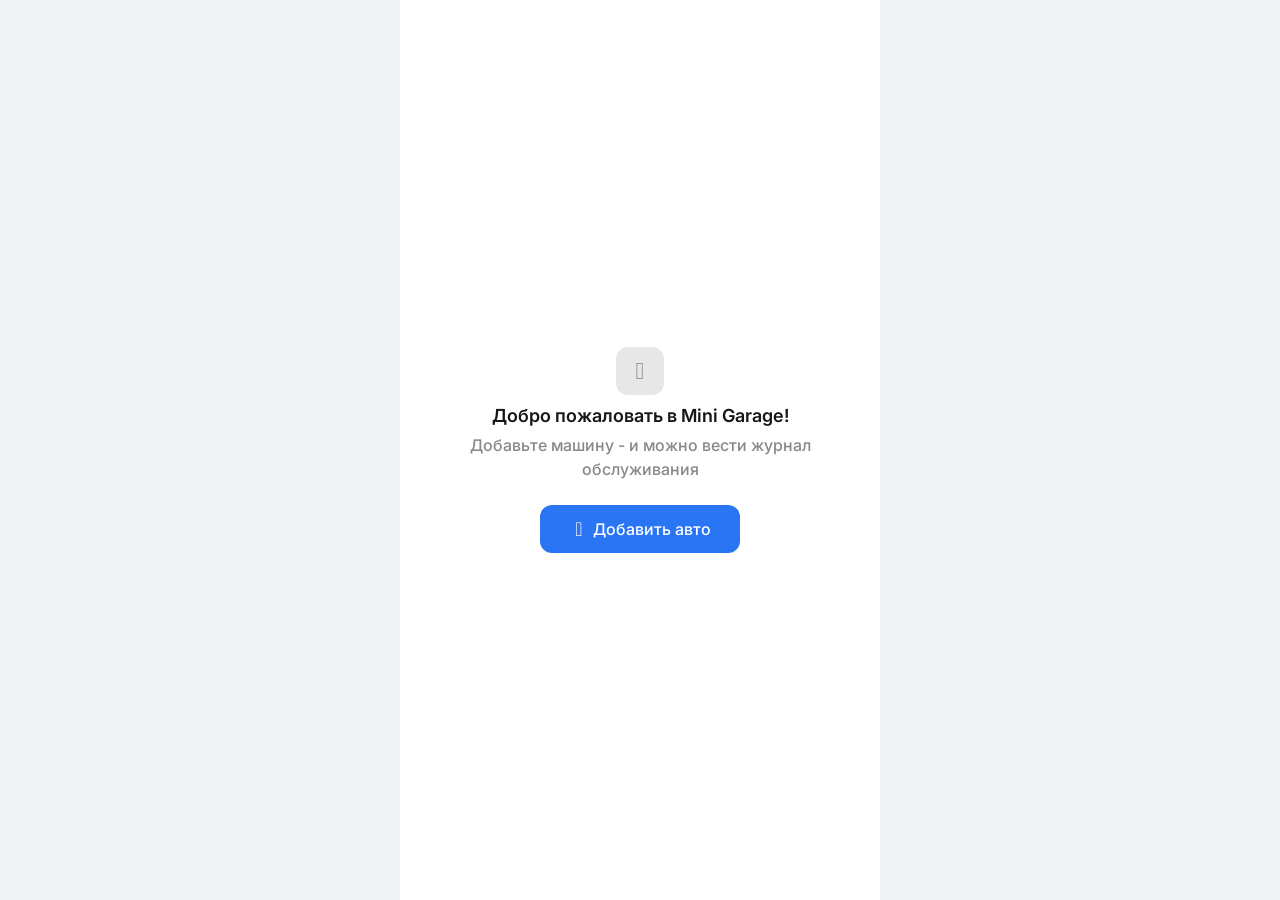
==== index.html @ 22df45de "Add Mini Garage Telegram Mini App (wave 1). Ship the full static app with design system, journal UI," ====
<!DOCTYPE html>
<html lang="ru">
  <head>
    <meta charset="UTF-8" />
    <meta
      name="viewport"
      content="width=device-width, initial-scale=1.0, maximum-scale=1.0, user-scalable=no"
    />
    <title>Mini Garage</title>
    <link rel="preconnect" href="https://fonts.googleapis.com" />
    <link rel="preconnect" href="https://fonts.gstatic.com" crossorigin />
    <link
      href="https://fonts.googleapis.com/css2?family=Inter:ital,opsz,wght@0,14..32,100..900;1,14..32,100..900&display=swap"
      rel="stylesheet"
    />
    <link rel="stylesheet" href="design-system/index.css" />
    <link rel="stylesheet" href="css/app.css" />
    <script src="https://telegram.org/js/telegram-web-app.js"></script>
  </head>
  <body>
    <div class="app">
      <!-- Стартовый экран: нет автомобиля -->
      <section id="screen-welcome" class="screen screen--welcome hidden" aria-label="Добавление автомобиля">
        <div class="screen-body screen-body--center">
          <div class="ds-empty">
            <div class="ds-empty__icon" aria-hidden="true">
              <i class="ds-icon ds-icon--lg ri-car-fill"></i>
            </div>
            <h1 class="ds-empty__title">Добро пожаловать в Mini Garage!</h1>
            <p class="ds-empty__text">Добавьте машину - и можно вести журнал обслуживания</p>
            <div class="ds-empty__action">
              <button
                type="button"
                id="btn-welcome-add"
                class="ds-button"
                data-variant="primary"
                data-block="true"
              >
                <i class="ds-icon ds-icon--sm ri-add-circle-fill" aria-hidden="true"></i>
                Добавить авто
              </button>
            </div>
          </div>
        </div>
      </section>

      <!-- Форма добавления автомобиля -->
      <section id="screen-add-car" class="screen screen--add-car hidden" aria-label="Добавление автомобиля">
        <header class="ds-header" data-ds-header data-variant="back">
          <button
            type="button"
            id="btn-add-car-back"
            class="ds-header__lead ds-button"
            data-variant="secondary-icon"
            aria-label="Назад"
          >
            <i class="ds-icon ds-icon--sm ri-arrow-left-line" aria-hidden="true"></i>
          </button>
          <div class="ds-header__content">
            <h1 class="ds-header__title">Добавление автомобиля</h1>
            <p class="ds-header__subtitle">Заполните данные об автомобиле</p>
          </div>
        </header>

        <main class="screen-body">
          <form id="add-car-form">
            <div class="ds-field" data-field="brand">
              <label class="ds-label" for="field-brand">Марка</label>
              <input
                class="ds-input"
                type="text"
                id="field-brand"
                name="brand"
                placeholder="BMW"
                autocomplete="organization"
              />
              <p class="ds-field-error" data-field-error hidden>Необходимо указать марку</p>
            </div>

            <div class="ds-field" data-field="model">
              <label class="ds-label" for="field-model">Модель</label>
              <input
                class="ds-input"
                type="text"
                id="field-model"
                name="model"
                placeholder="X5"
                autocomplete="off"
              />
              <p class="ds-field-error" data-field-error hidden>Необходимо указать модель</p>
            </div>

            <div class="ds-field" data-field="year">
              <label class="ds-label" for="field-year">Год выпуска</label>
              <input
                class="ds-input"
                type="number"
                id="field-year"
                name="year"
                min="1950"
                max="2099"
                step="1"
                placeholder="2020"
                autocomplete="off"
              />
              <p class="ds-field-error" data-field-error hidden>Необходимо указать год выпуска</p>
            </div>

            <div class="ds-field" data-field="mileage">
              <label class="ds-label" for="field-car-mileage">Текущий пробег</label>
              <input
                class="ds-input"
                type="number"
                id="field-car-mileage"
                name="mileage"
                min="0"
                step="1"
                placeholder="80 000"
              />
              <p class="ds-field-error" data-field-error hidden>Необходимо указать пробег</p>
            </div>
          </form>
        </main>

        <footer class="ds-screen-footer" data-ds-screen-footer data-label="Сохранить автомобиль">
          <button
            type="submit"
            form="add-car-form"
            class="ds-button"
            data-variant="primary"
            data-block="true"
            data-ds-screen-footer-button
          ></button>
        </footer>
      </section>

      <!-- Журнал обслуживания -->
      <section id="screen-journal" class="screen screen--journal hidden" aria-label="Журнал обслуживания">
        <header class="ds-header" data-ds-header data-variant="avatar">
          <div class="ds-header__lead" aria-hidden="true">
            <i class="ds-icon ds-icon--lg ri-car-fill"></i>
          </div>
          <div class="ds-header__content">
            <h1 class="ds-header__title">Журнал обслуживания</h1>
            <p class="ds-header__subtitle" data-ds-header-subtitle id="header-vehicle">—</p>
          </div>
        </header>

        <main class="main">
          <div id="empty-state" class="ds-empty hidden">
            <div class="ds-empty__icon" aria-hidden="true">
              <i class="ds-icon ds-icon--lg ri-folder-5-fill"></i>
            </div>
            <h2 class="ds-empty__title">Пока нет записей</h2>
            <p class="ds-empty__text">Добавьте первую запись об обслуживании</p>
          </div>

          <div id="log-list" class="ds-item-group" aria-live="polite"></div>
        </main>

        <footer class="ds-screen-footer" data-ds-screen-footer>
          <button
            type="button"
            id="btn-add"
            class="ds-button"
            data-variant="primary"
            data-block="true"
            data-ds-screen-footer-button
          >
            <i class="ds-icon ds-icon--sm ri-add-circle-fill" aria-hidden="true"></i>
            Добавить запись
          </button>
        </footer>
      </section>

      <!-- Форма добавления записи -->
      <section id="screen-add-log" class="screen screen--add-log hidden" aria-label="Новая запись">
        <header class="ds-header" data-ds-header data-variant="back">
          <button
            type="button"
            id="btn-add-log-back"
            class="ds-header__lead ds-button"
            data-variant="secondary-icon"
            aria-label="Назад"
          >
            <i class="ds-icon ds-icon--sm ri-arrow-left-line" aria-hidden="true"></i>
          </button>
          <div class="ds-header__content">
            <h1 class="ds-header__title">Новая запись</h1>
            <p class="ds-header__subtitle">Заполните данные об обслуживании</p>
          </div>
        </header>

        <main class="screen-body">
          <form id="add-form">
            <div class="ds-field">
              <label class="ds-label" for="field-date">Дата работ</label>
              <div class="ds-input-group ds-date-input" data-ds-date-input>
                <span class="ds-input-addon ds-input-addon--before" aria-hidden="true">
                  <i class="ri-calendar-line"></i>
                </span>
                <div class="ds-date-input__field">
                  <span class="ds-date-input__display" data-ds-date-display>дд.мм.гггг</span>
                  <input
                    class="ds-date-input__native"
                    type="date"
                    id="field-date"
                    name="date"
                    data-placeholder="дд.мм.гггг"
                    required
                  />
                </div>
              </div>
            </div>

            <div class="ds-field">
              <label class="ds-label" for="field-mileage">Пробег</label>
              <input
                class="ds-input"
                type="number"
                id="field-mileage"
                name="mileage"
                min="0"
                step="1"
                placeholder="80 000"
                required
              />
            </div>

            <div class="ds-field">
              <label class="ds-label" for="field-cost">Сумма</label>
              <input
                class="ds-input"
                type="number"
                id="field-cost"
                name="cost"
                min="0"
                step="0.01"
                placeholder="120.00"
                required
              />
            </div>

            <div class="ds-field">
              <label class="ds-label" for="field-works">Что было сделано</label>
              <textarea
                class="ds-input ds-input--textarea"
                id="field-works"
                name="works"
                rows="4"
                placeholder="Перечислите работы"
                required
              ></textarea>
            </div>
          </form>
        </main>

        <footer class="ds-screen-footer" data-ds-screen-footer data-label="Сохранить запись">
          <button
            type="submit"
            form="add-form"
            class="ds-button"
            data-variant="primary"
            data-block="true"
            data-ds-screen-footer-button
          ></button>
        </footer>
      </section>

      <!-- Просмотр записи -->
      <section id="screen-log-detail" class="screen screen--log-detail hidden" aria-label="Запись">
        <header class="ds-header" data-ds-header data-variant="back">
          <button
            type="button"
            id="btn-log-detail-back"
            class="ds-header__lead ds-button"
            data-variant="secondary-icon"
            aria-label="Назад"
          >
            <i class="ds-icon ds-icon--sm ri-arrow-left-line" aria-hidden="true"></i>
          </button>
          <div class="ds-header__content">
            <h1 class="ds-header__title" id="log-detail-title">Запись</h1>
            <p class="ds-header__subtitle" id="log-detail-subtitle"></p>
          </div>
        </header>

        <main class="screen-body">
          <div class="ds-field">
            <label class="ds-label" for="log-detail-date">Дата работ</label>
            <div class="ds-input-group">
              <span class="ds-input-addon ds-input-addon--before" aria-hidden="true">
                <i class="ri-calendar-line"></i>
              </span>
              <output class="ds-input ds-input--readonly" id="log-detail-date" for=""></output>
            </div>
          </div>

          <div class="ds-field">
            <label class="ds-label" for="log-detail-mileage">Пробег</label>
            <output class="ds-input ds-input--readonly" id="log-detail-mileage" for=""></output>
          </div>

          <div class="ds-field">
            <label class="ds-label" for="log-detail-cost">Сумма</label>
            <output class="ds-input ds-input--readonly" id="log-detail-cost" for=""></output>
          </div>

          <div class="ds-field">
            <label class="ds-label" for="log-detail-works">Что было сделано</label>
            <output class="ds-input ds-input--textarea ds-input--readonly" id="log-detail-works" for=""></output>
          </div>
        </main>
      </section>
    </div>

    <script type="module" src="js/app.js"></script>
  </body>
</html>
---- design-system/index.css ----
@import url("./tokens/generated.css");
@import url("./foundations/reset.css");
@import url("./foundations/typography.css");
@import url("./foundations/icons.css");
@import url("../assets/remixicon/remixicon.css");
@import url("./components/index.css");
---- css/app.css ----
﻿.app {
  min-height: 100%;
  display: flex;
  flex-direction: column;
  max-width: 480px;
  margin: 0 auto;
  background: var(--semantic-color-background-base);
}

.screen {
  display: flex;
  flex: 1;
  flex-direction: column;
  min-height: 100dvh;
}

.screen.hidden {
  display: none;
}

.screen-body {
  flex: 1;
  padding: var(--semantic-layout-padding-lg);
  overflow-y: auto;
}

.screen-body--center {
  display: flex;
  flex-direction: column;
  align-items: center;
  justify-content: center;
}

.screen--welcome .screen-body {
  background: var(--semantic-color-surface-neutral-base);
}

.screen--journal,
.screen--add-car,
.screen--add-log,
.screen--log-detail {
  background: var(--semantic-color-background-base);
}

.screen--journal .main,
.screen--add-car .screen-body,
.screen--add-log .screen-body,
.screen--log-detail .screen-body {
  flex: 1;
  padding: var(--semantic-layout-margin-xl);
  overflow-y: auto;
  background: var(--semantic-color-surface-neutral-base);
  border-start-start-radius: var(--semantic-layout-radius-3xl);
  border-start-end-radius: var(--semantic-layout-radius-3xl);
}

.main:has(#empty-state:not(.hidden)) {
  display: flex;
  flex-direction: column;
  align-items: center;
  justify-content: center;
}
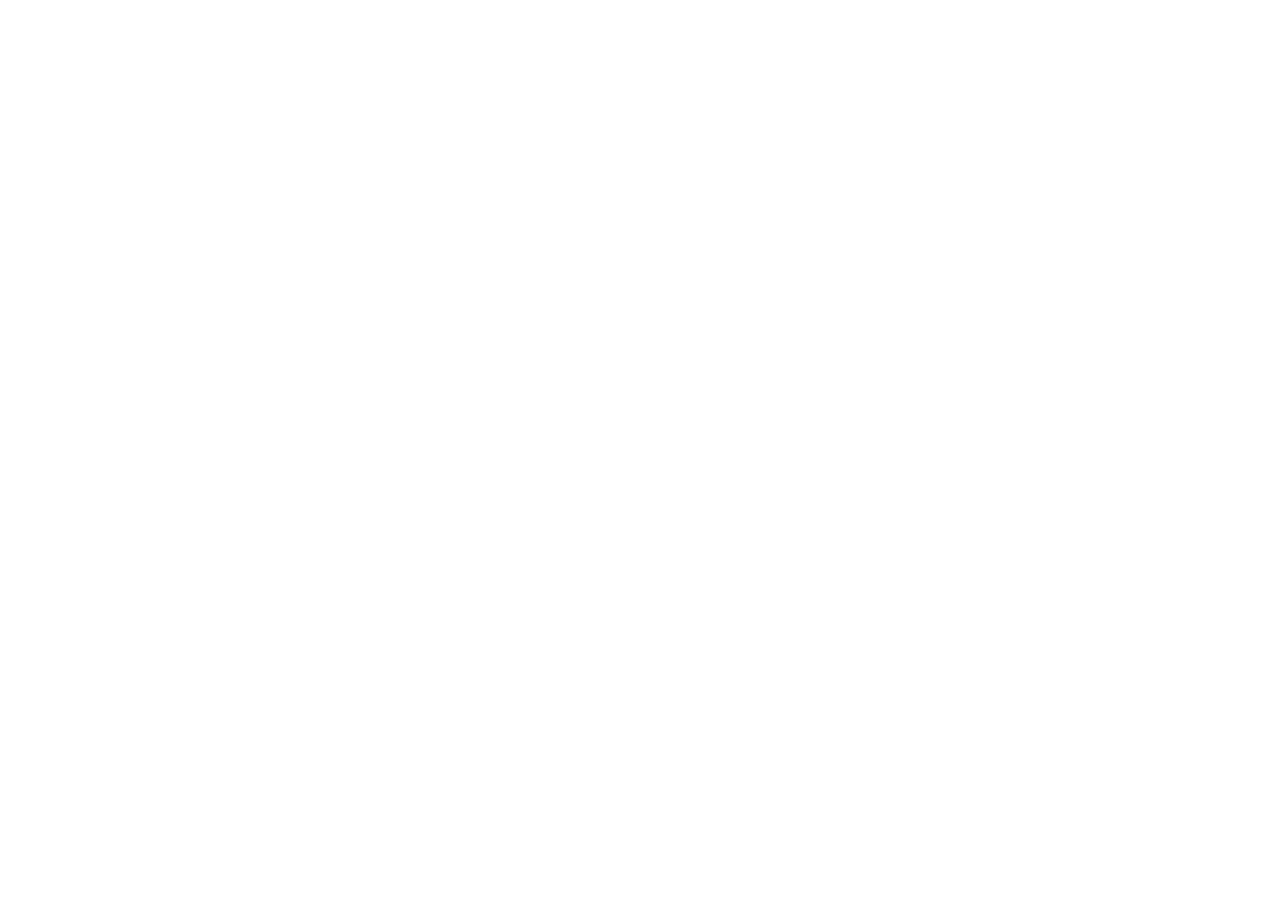
==== commit 9667b368: "Extract design system to submodule vendor/ds and add Pages deploy workflow. Co-authored-by: Cursor <" ====
--- a/index.html
+++ b/index.html
@@ -13,7 +13,7 @@
       href="https://fonts.googleapis.com/css2?family=Inter:ital,opsz,wght@0,14..32,100..900;1,14..32,100..900&display=swap"
       rel="stylesheet"
     />
-    <link rel="stylesheet" href="design-system/index.css" />
+    <link rel="stylesheet" href="vendor/ds/design-system/index.css" />
     <link rel="stylesheet" href="css/app.css" />
     <script src="https://telegram.org/js/telegram-web-app.js"></script>
   </head>
@@ -22,12 +22,14 @@
       <!-- Стартовый экран: нет автомобиля -->
       <section id="screen-welcome" class="screen screen--welcome hidden" aria-label="Добавление автомобиля">
         <div class="screen-body screen-body--center">
-          <div class="ds-empty">
-            <div class="ds-empty__icon" aria-hidden="true">
-              <i class="ds-icon ds-icon--lg ri-car-fill"></i>
-            </div>
-            <h1 class="ds-empty__title">Добро пожаловать в Mini Garage!</h1>
-            <p class="ds-empty__text">Добавьте машину - и можно вести журнал обслуживания</p>
+          <div
+            class="ds-empty"
+            data-ds-empty
+            data-title="Добро пожаловать в Mini Garage!"
+            data-description="Добавьте машину - и можно вести журнал обслуживания"
+            data-icon="car-fill"
+            data-heading="1"
+          >
             <div class="ds-empty__action">
               <button
                 type="button"
@@ -147,13 +149,14 @@
         </header>
 
         <main class="main">
-          <div id="empty-state" class="ds-empty hidden">
-            <div class="ds-empty__icon" aria-hidden="true">
-              <i class="ds-icon ds-icon--lg ri-folder-5-fill"></i>
-            </div>
-            <h2 class="ds-empty__title">Пока нет записей</h2>
-            <p class="ds-empty__text">Добавьте первую запись об обслуживании</p>
-          </div>
+          <div
+            id="empty-state"
+            class="ds-empty hidden"
+            data-ds-empty
+            data-title="Пока нет записей"
+            data-description="Добавьте первую запись об обслуживании"
+            data-icon="folder-5-fill"
+          ></div>
 
           <div id="log-list" class="ds-item-group" aria-live="polite"></div>
         </main>
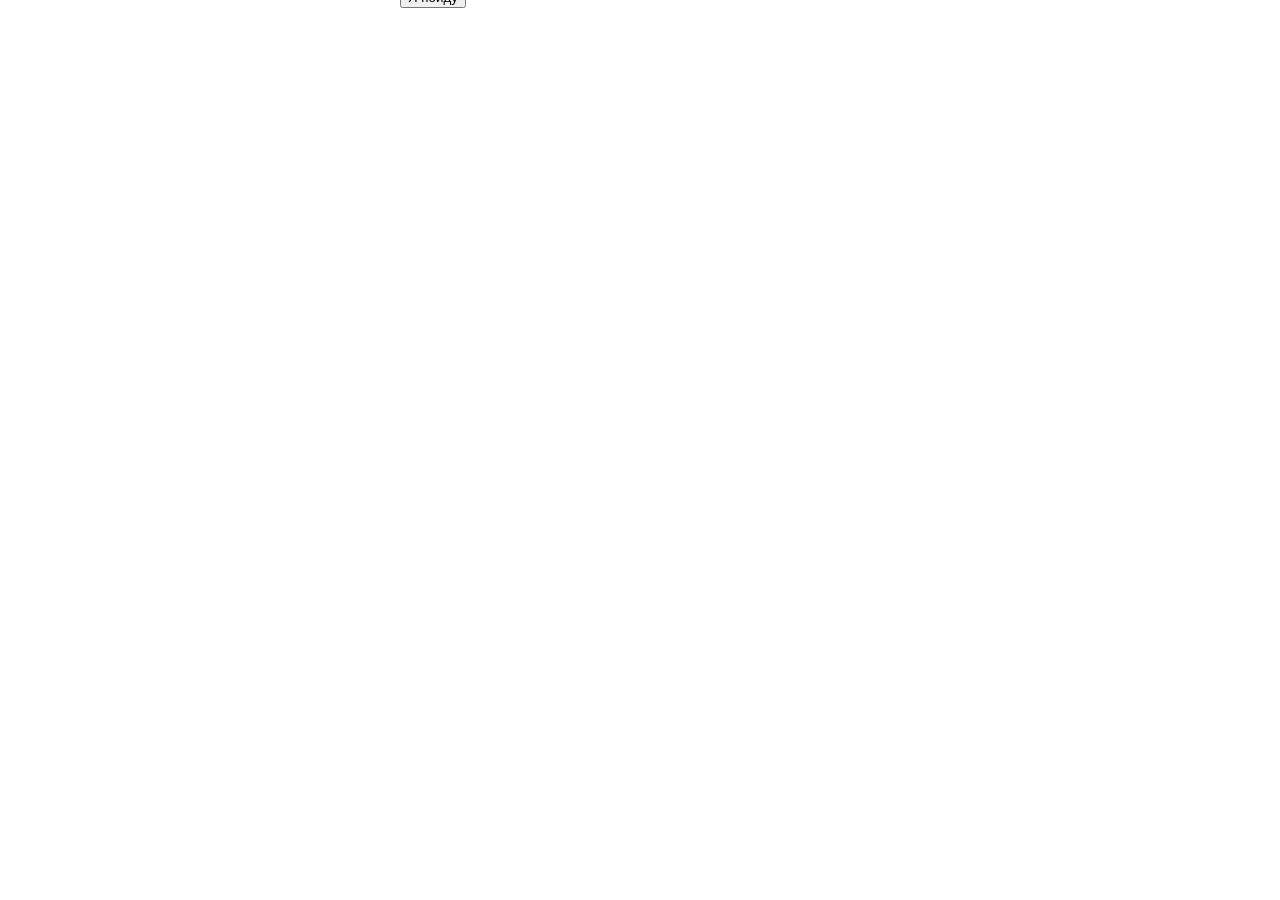
==== commit bfcbab94: "Party Menu: dark theme, menu flow, dish drawer, Telegram submit hook. Includes brand tokens, assets," ====
--- a/index.html
+++ b/index.html
@@ -1,133 +1,92 @@
 <!DOCTYPE html>
-<html lang="ru">
+<html lang="ru" class="ds-app-viewport" data-ds-theme="dark">
   <head>
     <meta charset="UTF-8" />
     <meta
       name="viewport"
-      content="width=device-width, initial-scale=1.0, maximum-scale=1.0, user-scalable=no"
+      content="width=device-width, initial-scale=1.0, maximum-scale=1.0, user-scalable=no, viewport-fit=cover"
     />
-    <title>Mini Garage</title>
+    <meta name="theme-color" content="#171717" />
+    <meta name="apple-mobile-web-app-status-bar-style" content="black-translucent" />
+    <title>Party Menu</title>
     <link rel="preconnect" href="https://fonts.googleapis.com" />
     <link rel="preconnect" href="https://fonts.gstatic.com" crossorigin />
     <link
-      href="https://fonts.googleapis.com/css2?family=Inter:ital,opsz,wght@0,14..32,100..900;1,14..32,100..900&display=swap"
+      href="https://fonts.googleapis.com/css2?family=Inter:ital,opsz,wght@0,14..32,100..900;1,14..32,100..900&family=Inter:wght@500;600&display=swap"
       rel="stylesheet"
     />
     <link rel="stylesheet" href="vendor/ds/design-system/index.css" />
+    <link rel="stylesheet" href="css/party-brand.css" />
     <link rel="stylesheet" href="css/app.css" />
     <script src="https://telegram.org/js/telegram-web-app.js"></script>
   </head>
   <body>
     <div class="app">
-      <!-- Стартовый экран: нет автомобиля -->
-      <section id="screen-welcome" class="screen screen--welcome hidden" aria-label="Добавление автомобиля">
-        <div class="screen-body screen-body--center">
-          <div
-            class="ds-empty"
-            data-ds-empty
-            data-title="Добро пожаловать в Mini Garage!"
-            data-description="Добавьте машину - и можно вести журнал обслуживания"
-            data-icon="car-fill"
-            data-heading="1"
+      <!-- Главная: приглашение -->
+      <section id="screen-home" class="screen screen--hero" aria-label="Приглашение">
+        <main class="screen-body screen-body--hero">
+          <img
+            id="hero-photo-home"
+            class="hero-photo"
+            src="assets/images/home-invite.jpg"
+            alt="Приглашение на день рождения"
+            width="480"
+            height="854"
+          />
+        </main>
+        <footer class="ds-screen-footer" data-ds-screen-footer data-variant="solid">
+          <button
+            type="button"
+            id="btn-home-start"
+            class="ds-button"
+            data-variant="primary"
+            data-block="true"
           >
-            <div class="ds-empty__action">
-              <button
-                type="button"
-                id="btn-welcome-add"
-                class="ds-button"
-                data-variant="primary"
-                data-block="true"
-              >
-                <i class="ds-icon ds-icon--sm ri-add-circle-fill" aria-hidden="true"></i>
-                Добавить авто
-              </button>
-            </div>
-          </div>
-        </div>
+            Я пойду
+          </button>
+        </footer>
       </section>
 
-      <!-- Форма добавления автомобиля -->
-      <section id="screen-add-car" class="screen screen--add-car hidden" aria-label="Добавление автомобиля">
-        <header class="ds-header" data-ds-header data-variant="back">
+      <!-- Форма меню (шаги 1–4) -->
+      <section id="screen-form" class="screen screen--form hidden" aria-label="Меню">
+        <header
+          id="form-header"
+          class="ds-header"
+          data-ds-header
+          data-variant="back"
+          data-title="Меню"
+          data-stepper-current="1"
+          data-stepper-total="4"
+        >
           <button
             type="button"
-            id="btn-add-car-back"
-            class="ds-header__lead ds-button"
+            id="btn-form-back"
+            class="ds-header__start ds-button"
             data-variant="secondary-icon"
             aria-label="Назад"
           >
             <i class="ds-icon ds-icon--sm ri-arrow-left-line" aria-hidden="true"></i>
           </button>
           <div class="ds-header__content">
-            <h1 class="ds-header__title">Добавление автомобиля</h1>
-            <p class="ds-header__subtitle">Заполните данные об автомобиле</p>
+            <h1 class="ds-header__title">Меню</h1>
+          </div>
+          <div class="ds-header__trail">
+            <p class="ds-header__stepper" id="form-stepper" aria-live="polite">
+              <span class="ds-header__stepper-current">1</span><span class="ds-header__stepper-sep"> / </span
+              ><span class="ds-header__stepper-total">4</span>
+            </p>
           </div>
         </header>
 
         <main class="screen-body">
-          <form id="add-car-form">
-            <div class="ds-field" data-field="brand">
-              <label class="ds-label" for="field-brand">Марка</label>
-              <input
-                class="ds-input"
-                type="text"
-                id="field-brand"
-                name="brand"
-                placeholder="BMW"
-                autocomplete="organization"
-              />
-              <p class="ds-field-error" data-field-error hidden>Необходимо указать марку</p>
-            </div>
-
-            <div class="ds-field" data-field="model">
-              <label class="ds-label" for="field-model">Модель</label>
-              <input
-                class="ds-input"
-                type="text"
-                id="field-model"
-                name="model"
-                placeholder="X5"
-                autocomplete="off"
-              />
-              <p class="ds-field-error" data-field-error hidden>Необходимо указать модель</p>
-            </div>
-
-            <div class="ds-field" data-field="year">
-              <label class="ds-label" for="field-year">Год выпуска</label>
-              <input
-                class="ds-input"
-                type="number"
-                id="field-year"
-                name="year"
-                min="1950"
-                max="2099"
-                step="1"
-                placeholder="2020"
-                autocomplete="off"
-              />
-              <p class="ds-field-error" data-field-error hidden>Необходимо указать год выпуска</p>
-            </div>
-
-            <div class="ds-field" data-field="mileage">
-              <label class="ds-label" for="field-car-mileage">Текущий пробег</label>
-              <input
-                class="ds-input"
-                type="number"
-                id="field-car-mileage"
-                name="mileage"
-                min="0"
-                step="1"
-                placeholder="80 000"
-              />
-              <p class="ds-field-error" data-field-error hidden>Необходимо указать пробег</p>
-            </div>
-          </form>
+          <h2 id="form-step-heading" class="ds-text-headline-lg ds-form-step__headline"></h2>
+          <div id="form-step-panel"></div>
         </main>
 
-        <footer class="ds-screen-footer" data-ds-screen-footer data-label="Сохранить автомобиль">
+        <footer class="ds-screen-footer" data-ds-screen-footer data-variant="ghost" data-overlay="true" data-label="Далее">
           <button
-            type="submit"
-            form="add-car-form"
+            type="button"
+            id="btn-form-next"
             class="ds-button"
             data-variant="primary"
             data-block="true"
@@ -136,185 +95,84 @@
         </footer>
       </section>
 
-      <!-- Журнал обслуживания -->
-      <section id="screen-journal" class="screen screen--journal hidden" aria-label="Журнал обслуживания">
-        <header class="ds-header" data-ds-header data-variant="avatar">
-          <div class="ds-header__lead" aria-hidden="true">
-            <i class="ds-icon ds-icon--lg ri-car-fill"></i>
+      <!-- Успех -->
+      <section id="screen-success" class="screen screen--hero hidden" aria-label="Готово">
+        <main class="screen-body screen-body--hero">
+          <img
+            id="hero-photo-success"
+            class="hero-photo"
+            src="assets/images/success-photo.jpg"
+            alt="До встречи на празднике"
+            width="480"
+            height="854"
+          />
+        </main>
+        <footer
+          class="ds-screen-footer"
+          data-ds-screen-footer
+          data-variant="solid-dual"
+          data-secondary-label="Добавить в календарь"
+          data-label="Добавить еще человека"
+        >
+          <div class="ds-screen-footer__actions">
+            <button
+              type="button"
+              id="btn-add-calendar"
+              class="ds-button"
+              data-variant="secondary"
+              data-block="true"
+              data-ds-screen-footer-secondary
+            >
+              Добавить в календарь
+            </button>
+            <button
+              type="button"
+              id="btn-add-person"
+              class="ds-button"
+              data-variant="primary"
+              data-block="true"
+              data-ds-screen-footer-button
+            >
+              Добавить еще человека
+            </button>
           </div>
-          <div class="ds-header__content">
-            <h1 class="ds-header__title">Журнал обслуживания</h1>
-            <p class="ds-header__subtitle" data-ds-header-subtitle id="header-vehicle">—</p>
-          </div>
-        </header>
-
-        <main class="main">
-          <div
-            id="empty-state"
-            class="ds-empty hidden"
-            data-ds-empty
-            data-title="Пока нет записей"
-            data-description="Добавьте первую запись об обслуживании"
-            data-icon="folder-5-fill"
-          ></div>
-
-          <div id="log-list" class="ds-item-group" aria-live="polite"></div>
-        </main>
-
-        <footer class="ds-screen-footer" data-ds-screen-footer>
-          <button
-            type="button"
-            id="btn-add"
-            class="ds-button"
-            data-variant="primary"
-            data-block="true"
-            data-ds-screen-footer-button
-          >
-            <i class="ds-icon ds-icon--sm ri-add-circle-fill" aria-hidden="true"></i>
-            Добавить запись
-          </button>
         </footer>
       </section>
 
-      <!-- Форма добавления записи -->
-      <section id="screen-add-log" class="screen screen--add-log hidden" aria-label="Новая запись">
-        <header class="ds-header" data-ds-header data-variant="back">
-          <button
-            type="button"
-            id="btn-add-log-back"
-            class="ds-header__lead ds-button"
-            data-variant="secondary-icon"
-            aria-label="Назад"
-          >
-            <i class="ds-icon ds-icon--sm ri-arrow-left-line" aria-hidden="true"></i>
-          </button>
-          <div class="ds-header__content">
-            <h1 class="ds-header__title">Новая запись</h1>
-            <p class="ds-header__subtitle">Заполните данные об обслуживании</p>
+      <div
+        class="ds-drawer-root dish-detail-root"
+        id="dish-detail-drawer"
+        data-ds-drawer
+        data-state="closed"
+        aria-hidden="true"
+      >
+        <div class="ds-drawer-overlay" data-ds-drawer-close aria-hidden="true"></div>
+        <div class="ds-drawer-content dish-detail" data-direction="bottom">
+          <div class="ds-drawer-header dish-detail__header">
+            <button
+              type="button"
+              class="ds-button"
+              data-variant="secondary-icon"
+              data-ds-drawer-close
+              aria-label="Закрыть"
+            >
+              <i class="ds-icon ds-icon--sm ri-close-line" aria-hidden="true"></i>
+            </button>
           </div>
-        </header>
-
-        <main class="screen-body">
-          <form id="add-form">
-            <div class="ds-field">
-              <label class="ds-label" for="field-date">Дата работ</label>
-              <div class="ds-input-group ds-date-input" data-ds-date-input>
-                <span class="ds-input-addon ds-input-addon--before" aria-hidden="true">
-                  <i class="ri-calendar-line"></i>
-                </span>
-                <div class="ds-date-input__field">
-                  <span class="ds-date-input__display" data-ds-date-display>дд.мм.гггг</span>
-                  <input
-                    class="ds-date-input__native"
-                    type="date"
-                    id="field-date"
-                    name="date"
-                    data-placeholder="дд.мм.гггг"
-                    required
-                  />
-                </div>
-              </div>
-            </div>
-
-            <div class="ds-field">
-              <label class="ds-label" for="field-mileage">Пробег</label>
-              <input
-                class="ds-input"
-                type="number"
-                id="field-mileage"
-                name="mileage"
-                min="0"
-                step="1"
-                placeholder="80 000"
-                required
-              />
-            </div>
-
-            <div class="ds-field">
-              <label class="ds-label" for="field-cost">Сумма</label>
-              <input
-                class="ds-input"
-                type="number"
-                id="field-cost"
-                name="cost"
-                min="0"
-                step="0.01"
-                placeholder="120.00"
-                required
-              />
-            </div>
-
-            <div class="ds-field">
-              <label class="ds-label" for="field-works">Что было сделано</label>
-              <textarea
-                class="ds-input ds-input--textarea"
-                id="field-works"
-                name="works"
-                rows="4"
-                placeholder="Перечислите работы"
-                required
-              ></textarea>
-            </div>
-          </form>
-        </main>
-
-        <footer class="ds-screen-footer" data-ds-screen-footer data-label="Сохранить запись">
-          <button
-            type="submit"
-            form="add-form"
-            class="ds-button"
-            data-variant="primary"
-            data-block="true"
-            data-ds-screen-footer-button
-          ></button>
-        </footer>
-      </section>
-
-      <!-- Просмотр записи -->
-      <section id="screen-log-detail" class="screen screen--log-detail hidden" aria-label="Запись">
-        <header class="ds-header" data-ds-header data-variant="back">
-          <button
-            type="button"
-            id="btn-log-detail-back"
-            class="ds-header__lead ds-button"
-            data-variant="secondary-icon"
-            aria-label="Назад"
-          >
-            <i class="ds-icon ds-icon--sm ri-arrow-left-line" aria-hidden="true"></i>
-          </button>
-          <div class="ds-header__content">
-            <h1 class="ds-header__title" id="log-detail-title">Запись</h1>
-            <p class="ds-header__subtitle" id="log-detail-subtitle"></p>
+          <div class="ds-drawer-body dish-detail__body">
+            <img
+              id="dish-detail-image"
+              class="dish-detail__photo"
+              alt=""
+              width="480"
+              height="360"
+              decoding="async"
+            />
+            <h2 id="dish-detail-title" class="ds-drawer-title dish-detail__title"></h2>
+            <p id="dish-detail-description" class="ds-drawer-description dish-detail__description"></p>
           </div>
-        </header>
-
-        <main class="screen-body">
-          <div class="ds-field">
-            <label class="ds-label" for="log-detail-date">Дата работ</label>
-            <div class="ds-input-group">
-              <span class="ds-input-addon ds-input-addon--before" aria-hidden="true">
-                <i class="ri-calendar-line"></i>
-              </span>
-              <output class="ds-input ds-input--readonly" id="log-detail-date" for=""></output>
-            </div>
-          </div>
-
-          <div class="ds-field">
-            <label class="ds-label" for="log-detail-mileage">Пробег</label>
-            <output class="ds-input ds-input--readonly" id="log-detail-mileage" for=""></output>
-          </div>
-
-          <div class="ds-field">
-            <label class="ds-label" for="log-detail-cost">Сумма</label>
-            <output class="ds-input ds-input--readonly" id="log-detail-cost" for=""></output>
-          </div>
-
-          <div class="ds-field">
-            <label class="ds-label" for="log-detail-works">Что было сделано</label>
-            <output class="ds-input ds-input--textarea ds-input--readonly" id="log-detail-works" for=""></output>
-          </div>
-        </main>
-      </section>
+        </div>
+      </div>
     </div>
 
     <script type="module" src="js/app.js"></script>
--- a/css/party-brand.css
+++ b/css/party-brand.css
@@ -0,0 +1,20 @@
+/**
+ * Party Menu — бренд #FE269C поверх DS dark theme (нейтрали из themes/dark.css).
+ */
+html[data-ds-theme="dark"] {
+  --semantic-color-text-brand-base: #fe269c;
+  --semantic-color-surface-brand-base: #fe269c;
+  --semantic-color-surface-brand-bold: #e0228d;
+  --semantic-color-icon-brand-base: #fe269c;
+  --semantic-color-border-brand-base: #fe269c;
+  --semantic-color-border-brand-bold: #e0228d;
+  --semantic-effect-focus-ring-brand-base: rgb(254 38 156 / 0.45);
+
+  --component-button-primary-surface-default: #fe269c;
+  --component-button-primary-surface-hover: #e0228d;
+  --component-button-primary-surface-focus: #fe269c;
+
+  --component-input-border-focus: #fe269c;
+  --component-textarea-border-focus: #fe269c;
+  --component-item-icon-brand: #fe269c;
+}
--- a/css/app.css
+++ b/css/app.css
@@ -1,17 +1,16 @@
 ﻿.app {
-  min-height: 100%;
-  display: flex;
-  flex-direction: column;
+  position: relative;
   max-width: 480px;
   margin: 0 auto;
   background: var(--semantic-color-background-base);
 }
 
+.app[data-dish-detail-open="true"] .screen-body {
+  overflow: hidden;
+}
+
 .screen {
-  display: flex;
-  flex: 1;
-  flex-direction: column;
-  min-height: 100dvh;
+  background: var(--semantic-color-background-base);
 }
 
 .screen.hidden {
@@ -19,44 +18,155 @@
 }
 
 .screen-body {
-  flex: 1;
   padding: var(--semantic-layout-padding-lg);
-  overflow-y: auto;
-}
-
-.screen-body--center {
-  display: flex;
-  flex-direction: column;
-  align-items: center;
-  justify-content: center;
-}
-
-.screen--welcome .screen-body {
   background: var(--semantic-color-surface-neutral-base);
 }
 
-.screen--journal,
-.screen--add-car,
-.screen--add-log,
-.screen--log-detail {
+/* Hero — картинка на весь экран, кнопка поверх снизу */
+.screen--hero {
+  position: relative;
+  padding: 0;
+  flex: 1 1 auto;
+  min-height: 0;
   background: var(--semantic-color-background-base);
 }
 
-.screen--journal .main,
-.screen--add-car .screen-body,
-.screen--add-log .screen-body,
-.screen--log-detail .screen-body {
-  flex: 1;
-  padding: var(--semantic-layout-margin-xl);
-  overflow-y: auto;
-  background: var(--semantic-color-surface-neutral-base);
-  border-start-start-radius: var(--semantic-layout-radius-3xl);
-  border-start-end-radius: var(--semantic-layout-radius-3xl);
+.ds-app-viewport .screen--hero .screen-body.screen-body--hero {
+  position: absolute;
+  inset: 0;
+  flex: none;
+  padding: 0 !important;
+  overflow: hidden;
+  overflow-y: hidden;
+  background: var(--semantic-color-background-base);
 }
 
-.main:has(#empty-state:not(.hidden)) {
+.hero-photo {
+  display: block;
+  width: 100%;
+  height: 100%;
+  object-fit: cover;
+  object-position: center center;
+  background: var(--semantic-color-background-base);
+}
+
+.screen--hero .ds-screen-footer[data-variant="ghost"][data-overlay="true"],
+.screen--hero .ds-screen-footer[data-variant="solid"],
+.screen--hero .ds-screen-footer[data-variant="solid-dual"] {
+  position: absolute;
+  inset-inline: 0;
+  bottom: 0;
+  margin-block-start: 0;
+  z-index: 3;
+}
+
+.screen--hero .ds-screen-footer[data-variant="solid"],
+.screen--hero .ds-screen-footer[data-variant="solid-dual"] {
+  background-color: var(--semantic-color-surface-neutral-base);
+  border-start-start-radius: var(--component-screen-footer-radius-top, var(--semantic-layout-radius-lg));
+  border-start-end-radius: var(--component-screen-footer-radius-top, var(--semantic-layout-radius-lg));
+}
+
+/* Форма меню — как journal / add-log в Mini Garage */
+.screen--form {
+  gap: var(--semantic-layout-gap-sm);
+  padding: 0;
+  box-sizing: border-box;
+}
+
+.screen--form .ds-header {
+  flex-shrink: 0;
+}
+
+.screen--form .screen-body {
+  margin: 0;
+  padding: var(--semantic-layout-margin-xl);
+  background: var(--semantic-color-surface-neutral-base);
+  border-start-start-radius: var(--semantic-layout-radius-lg);
+  border-start-end-radius: var(--semantic-layout-radius-lg);
+  border-end-start-radius: var(--semantic-layout-radius-lg);
+  border-end-end-radius: var(--semantic-layout-radius-lg);
+}
+
+.form-step__name-form .ds-field {
+  margin: 0;
+}
+
+/* Детали блюда — ds-drawer внутри .app, не на весь viewport */
+.app .dish-detail-root.ds-drawer-root {
+  position: absolute;
+  inset: 0;
+  z-index: 20;
+  max-height: 100%;
+  overflow: hidden;
+  pointer-events: none;
+}
+
+.app .dish-detail-root.ds-drawer-root[data-state="open"] {
+  pointer-events: auto;
+}
+
+.app .dish-detail-root .ds-drawer-overlay {
+  position: absolute;
+  inset: 0;
+}
+
+.app .dish-detail-root .ds-drawer-content.dish-detail[data-direction="bottom"] {
+  position: absolute;
+  inset-inline: 0;
+  inset-block-end: 0;
+  max-height: min(90%, 100%);
   display: flex;
   flex-direction: column;
-  align-items: center;
-  justify-content: center;
+  border-block-start: none;
 }
+
+.app .dish-detail-root .ds-drawer-content.dish-detail .ds-drawer-handle {
+  display: none;
+}
+
+.app .dish-detail-root[data-state="open"] .ds-drawer-content[data-direction="bottom"] {
+  transform: translateY(0);
+}
+
+.dish-detail.ds-drawer-content[data-direction="bottom"] .ds-drawer-header.dish-detail__header {
+  flex-direction: row;
+  justify-content: flex-end;
+  text-align: unset;
+  padding-block: var(--semantic-layout-padding-lg);
+  padding-inline: var(--semantic-layout-padding-lg);
+}
+
+.dish-detail__body {
+  display: flex;
+  flex: 1;
+  flex-direction: column;
+  gap: var(--semantic-layout-gap-md);
+  min-height: 0;
+  padding-top: 0;
+  overflow-y: auto;
+  overscroll-behavior: contain;
+}
+
+.dish-detail__photo {
+  display: block;
+  width: 100%;
+  height: 456px;
+  border-radius: var(--semantic-layout-radius-lg);
+  object-fit: cover;
+  object-position: center;
+  background-color: var(--component-item-media-surface);
+  flex-shrink: 0;
+}
+
+.ds-item__media[data-variant="photo"] {
+  cursor: pointer;
+}
+
+.dish-detail__title {
+  text-align: start;
+}
+
+.dish-detail__description {
+  text-align: start;
+}
